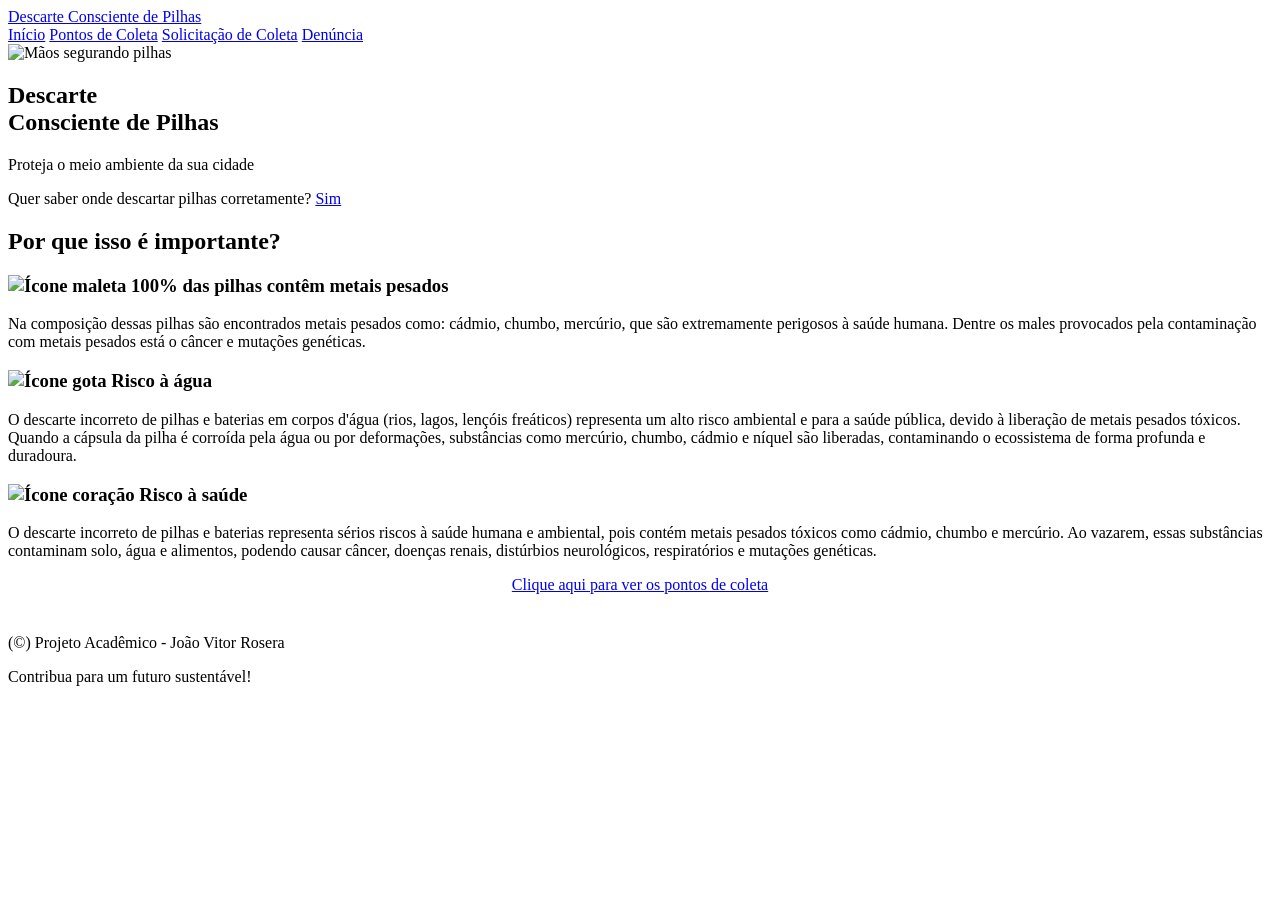
==== index.html @ edd3243d "Add files via upload" ====
<!DOCTYPE html>
<html lang="pt-BR">
<head>
    <meta charset="UTF-8">
    <meta name="viewport" content="width=device-width, initial-scale=1.0">
    <title>Descarte Consciente - Início</title>
    <link rel="stylesheet" href="assets/style.css">
</head>
<body>

    <header class="cabecalho">
        <a href="index.html" class="logo">Descarte Consciente de Pilhas</a>
        <nav class="menu">
            <a href="index.html">Início</a>
            <a href="pontos.html">Pontos de Coleta</a>
            <a href="solicitacao.html">Solicitação de Coleta</a>
            <a href="denuncia.html">Denúncia</a>
        </nav>
    </header>

    <main>
        <section class="banner-verde">
            <img src="img/mao-pilha.png" alt="Mãos segurando pilhas" class="imagem-fundo">
            
            <div class="conteudo-banner">
                <h1>Descarte<br>Consciente de Pilhas</h1>
                <p>Proteja o meio ambiente da sua cidade</p>
            </div>
        </section>

        <div class="barra-enquete">
            <span>Quer saber onde descartar pilhas corretamente?</span>
            <a href="pontos.html" class="botao">Sim</a>
        </div>

        <section class="container">
            
            <h2 class="titulo-cards">Por que isso é importante?</h2>

            <div class="secao-cards">
                
                <div class="card-info">
                    <h3><img src="img/maleta-verde.png" alt="Ícone maleta" class="icone-card"> 100% das pilhas contêm metais pesados</h3>
                    <p>Na composição dessas pilhas são encontrados metais pesados como: cádmio, chumbo, mercúrio, que são extremamente perigosos à saúde humana. Dentre os males provocados pela contaminação com metais pesados está o câncer e mutações genéticas.</p>
                </div>
                
                <div class="card-info">
                    <h3><img src="img/gota-verde.png" alt="Ícone gota" class="icone-card"> Risco à água</h3>
                    <p>O descarte incorreto de pilhas e baterias em corpos d'água (rios, lagos, lençóis freáticos) representa um alto risco ambiental e para a saúde pública, devido à liberação de metais pesados tóxicos. Quando a cápsula da pilha é corroída pela água ou por deformações, substâncias como mercúrio, chumbo, cádmio e níquel são liberadas, contaminando o ecossistema de forma profunda e duradoura.</p>
                </div>
                
                <div class="card-info">
                    <h3><img src="img/coracao-verde.png" alt="Ícone coração" class="icone-card"> Risco à saúde</h3>
                    <p>O descarte incorreto de pilhas e baterias representa sérios riscos à saúde humana e ambiental, pois contém metais pesados tóxicos como cádmio, chumbo e mercúrio. Ao vazarem, essas substâncias contaminam solo, água e alimentos, podendo causar câncer, doenças renais, distúrbios neurológicos, respiratórios e mutações genéticas.</p>
                </div>

            </div>

            <div style="text-align: center; margin-bottom: 40px;">
                <a href="pontos.html" class="botao">Clique aqui para ver os pontos de coleta</a>
            </div>

        </section>
    </main>

    <footer class="rodape">
        <p>(©) Projeto Acadêmico - João Vitor Rosera</p>
        <p>Contribua para um futuro sustentável!</p>
    </footer>

</body>
</html>
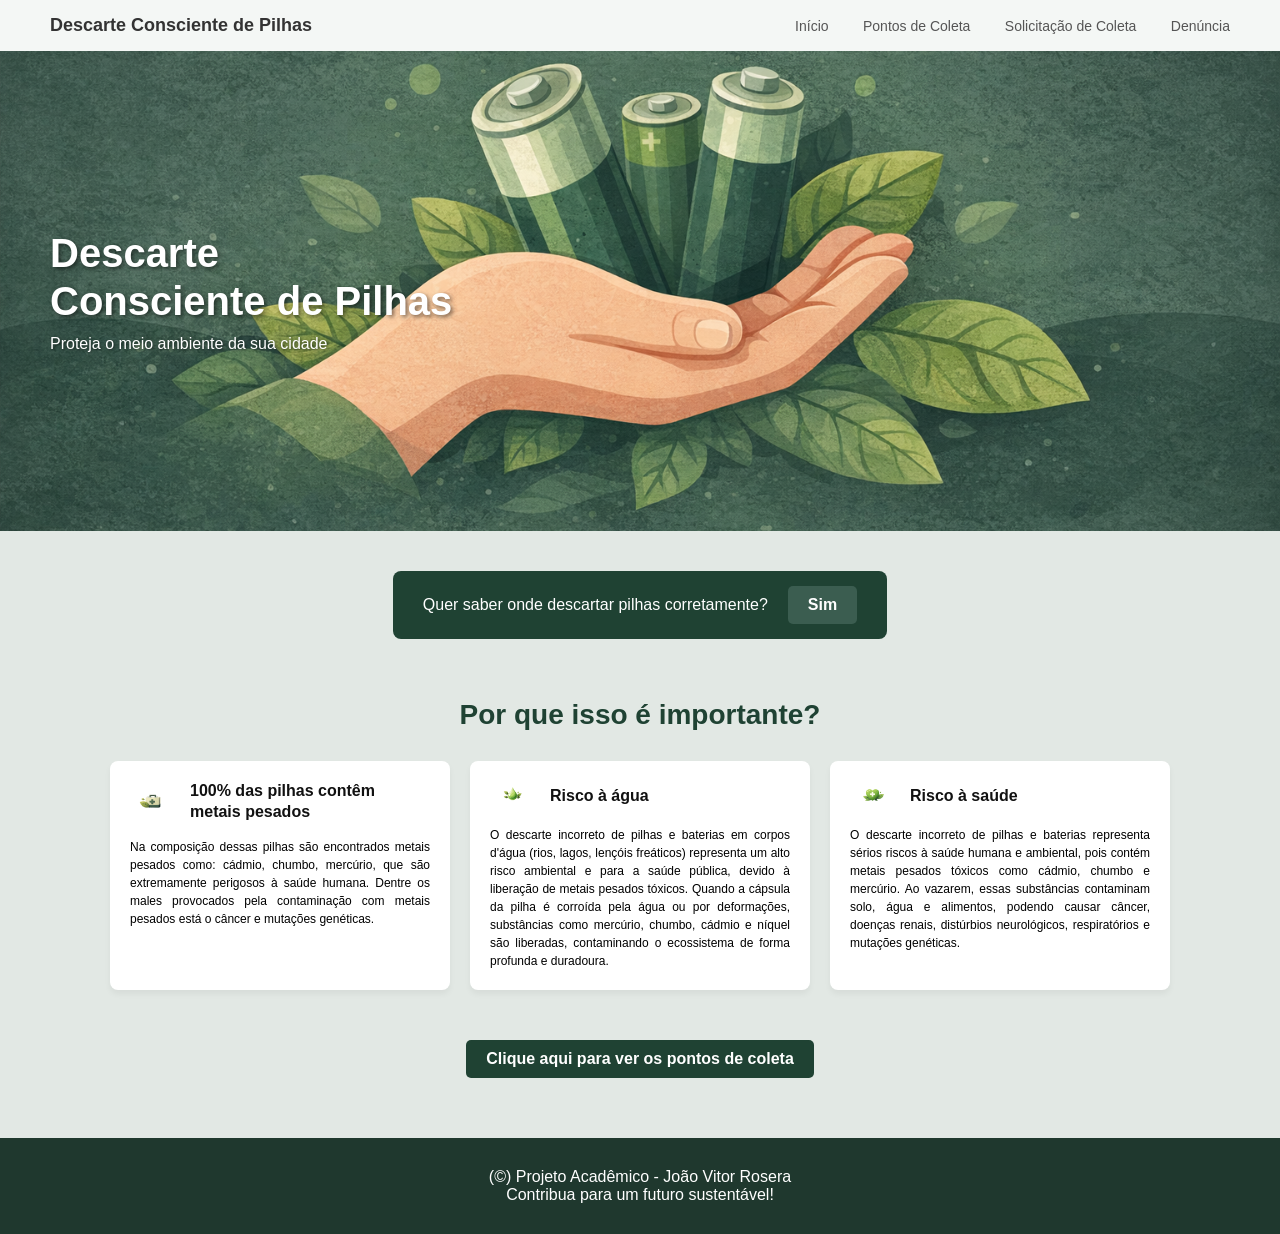
==== commit ab80d50c: "Tela inicial" ====
--- a/index.html
+++ b/index.html
@@ -8,32 +8,31 @@
 </head>
 <body>
 
-    <header class="cabecalho">
+    <div class="cabecalho">
         <a href="index.html" class="logo">Descarte Consciente de Pilhas</a>
-        <nav class="menu">
+        <div class="menu">
             <a href="index.html">Início</a>
             <a href="pontos.html">Pontos de Coleta</a>
             <a href="solicitacao.html">Solicitação de Coleta</a>
             <a href="denuncia.html">Denúncia</a>
-        </nav>
-    </header>
-
-    <main>
-        <section class="banner-verde">
+        </div>
+    </div>
+    <div>
+        <div class="banner-verde">
             <img src="img/mao-pilha.png" alt="Mãos segurando pilhas" class="imagem-fundo">
             
             <div class="conteudo-banner">
                 <h1>Descarte<br>Consciente de Pilhas</h1>
                 <p>Proteja o meio ambiente da sua cidade</p>
             </div>
-        </section>
+        </div>
 
         <div class="barra-enquete">
             <span>Quer saber onde descartar pilhas corretamente?</span>
             <a href="pontos.html" class="botao">Sim</a>
         </div>
 
-        <section class="container">
+        <div class="container">
             
             <h2 class="titulo-cards">Por que isso é importante?</h2>
 
@@ -60,13 +59,12 @@
                 <a href="pontos.html" class="botao">Clique aqui para ver os pontos de coleta</a>
             </div>
 
-        </section>
-    </main>
-
-    <footer class="rodape">
+        </div>
+    </div>
+    <div class="rodape">
         <p>(©) Projeto Acadêmico - João Vitor Rosera</p>
         <p>Contribua para um futuro sustentável!</p>
-    </footer>
+    </div>
 
 </body>
-</html>+</html>
--- a/assets/style.css
+++ b/assets/style.css
@@ -0,0 +1,470 @@
+/* Reset layout */
+* {
+    margin: 0;
+    padding: 0;
+    box-sizing: border-box;
+    font-family: 'Arial', sans-serif;
+}
+
+body {
+    background-color: #E2E8E4;
+    color: #333;
+    display: flex;
+    flex-direction: column;
+    min-height: 100vh;
+}
+
+/* =========================================
+   CABEÇALHO E MENU (GLOBAL - PADRÃO PARA TUDO)
+   ========================================= */
+.cabecalho {
+    display: flex;
+    justify-content: space-between;
+    align-items: center;
+    padding: 15px 50px;
+    background-color: #f4f7f5; /* Fundo cinza clarinho global */
+}
+
+.cabecalho .logo {
+    text-decoration: none;
+    color: #333; 
+    font-weight: bold;
+    font-size: 18px; 
+}
+
+.menu a {
+    text-decoration: none;
+    color: #555;
+    margin-left: 30px; 
+    font-size: 14px;
+}
+
+.menu a:hover {
+    text-decoration: underline;
+}
+
+/* =========================================
+   BANNER (TELA INICIAL)
+   ========================================= */
+.banner-verde {
+    position: relative;
+    background-color: #3b5d50;
+    color: white;
+    display: flex;
+    align-items: center;
+    min-height: 480px; 
+    overflow: hidden;
+}
+
+.imagem-fundo {
+    position: absolute;
+    top: 0;
+    left: 0;
+    width: 100%;
+    height: 100%;
+    object-fit: cover; 
+    object-position: center center; 
+    z-index: 1;
+}
+
+.conteudo-banner {
+    position: relative;
+    z-index: 2; 
+    padding-left: 50px;
+    max-width: 600px; 
+}
+
+.conteudo-banner h1 {
+    font-size: 40px;
+    line-height: 1.2;
+    margin-bottom: 10px;
+    text-shadow: 2px 2px 4px rgba(0,0,0,0.5); 
+}
+
+.conteudo-banner p {
+    text-shadow: 1px 1px 3px rgba(0,0,0,0.5);
+}
+
+/* =========================================
+   BOTÕES E ENQUETE (TELA INICIAL)
+   ========================================= */
+.botao {
+    background-color: #1f4233;
+    color: white;
+    padding: 10px 20px;
+    border: none;
+    border-radius: 5px;
+    cursor: pointer;
+    font-weight: bold;
+    text-decoration: none;
+    display: inline-block;
+    transition: background-color 0.2s;
+}
+
+.botao:hover {
+    background-color: #142e23;
+}
+
+.barra-enquete {
+    background-color: #1f4233;
+    color: white;
+    padding: 15px 30px;
+    border-radius: 8px;
+    display: flex;
+    align-items: center;
+    justify-content: center;
+    gap: 20px;
+    width: max-content;
+    margin: 40px auto;
+}
+
+.barra-enquete .botao {
+    background-color: #3b5d50;
+}
+
+/* =========================================
+   CARDS DE INFORMAÇÃO (TELA INICIAL)
+   ========================================= */
+.container {
+    max-width: 1100px;
+    margin: 0 auto;
+    padding: 20px;
+    flex: 1;
+}
+
+.titulo-cards {
+    text-align: center;
+    color: #1f4233;
+    font-size: 28px;
+    margin-bottom: 30px;
+}
+
+.secao-cards {
+    display: flex;
+    justify-content: space-between;
+    gap: 20px;
+    margin-bottom: 50px;
+}
+
+.card-info {
+    background-color: white;
+    border-radius: 8px;
+    padding: 20px;
+    flex: 1;
+    box-shadow: 0 4px 6px rgba(0,0,0,0.05);
+}
+
+.card-info h3 {
+    display: flex;
+    align-items: center;
+    font-size: 16px;
+    color: #111;
+    margin-bottom: 15px;
+    line-height: 1.3;
+}
+
+.icone-card {
+    width: 45px; 
+    height: auto;
+    margin-right: 15px;
+}
+
+.card-info p {
+    font-size: 12px;
+    color: #000;
+    line-height: 1.5;
+    text-align: justify;
+}
+
+/* =========================================
+   RODAPÉ
+   ========================================= */
+.rodape {
+    background-color: #1f382e;
+    color: white;
+    text-align: center;
+    padding: 30px;
+    margin-top: auto;
+}
+
+/* =========================================
+   PONTOS DE COLETA
+   ========================================= */
+.fundo-pontos {
+    background-image: url('../img/imagem-fundo.png'); 
+    background-size: cover;
+    background-position: center;
+    background-repeat: no-repeat;
+    background-attachment: fixed;
+    background-color: #E2E8E4;
+}
+
+.titulo-pagina {
+    text-align: center;
+    color: #1f4233;
+    font-size: 32px;
+    margin-top: 40px;
+    margin-bottom: 10px;
+}
+
+.subtitulo-pagina {
+    text-align: center;
+    color: #3b5d50;
+    font-size: 24px;
+    margin-bottom: 30px;
+}
+
+.barra-busca {
+    display: block;
+    margin: 0 auto 50px auto;
+    padding: 12px 20px 12px 40px;
+    width: 100%;
+    max-width: 400px;
+    border: 1px solid #aaa;
+    border-radius: 25px;
+    font-size: 16px;
+    background-color: transparent;
+    background-image: url('data:image/svg+xml;utf8,<svg xmlns="http://www.w3.org/2000/svg" viewBox="0 0 24 24" fill="%23555"><path d="M15.5 14h-.79l-.28-.27A6.471 6.471 0 0 0 16 9.5 6.5 6.5 0 1 0 9.5 16c1.61 0 3.09-.59 4.23-1.57l.27.28v.79l5 4.99L20.49 19l-4.99-5zm-6 0C7.01 14 5 11.99 5 9.5S7.01 5 9.5 5 14 7.01 14 9.5 11.99 14 9.5 14z"/></svg>');
+    background-repeat: no-repeat;
+    background-position: 12px center;
+    background-size: 20px;
+}
+
+.grid-pontos {
+    display: grid;
+    grid-template-columns: 1fr 1fr;
+    gap: 30px;
+    margin-bottom: 60px;
+}
+
+.card-ponto {
+    background-color: white;
+    border-radius: 8px;
+    padding: 30px 20px;
+    box-shadow: 0 4px 6px rgba(0,0,0,0.05);
+    display: flex;
+    flex-direction: column;
+}
+
+.card-ponto h3 {
+    font-size: 16px;
+    color: #1f4233;
+    margin-bottom: 25px;
+    text-align: center;
+}
+
+.card-ponto p {
+    font-size: 14px;
+    color: #111;
+    margin-bottom: 15px;
+    display: flex;
+    align-items: center;
+    font-weight: bold;
+}
+
+.card-ponto .icone-texto {
+    font-size: 18px;
+    margin-right: 10px;
+    font-weight: normal;
+}
+
+.card-ponto .botao {
+    margin-top: 20px;
+    width: 100%;
+    text-align: center;
+}
+
+/* =========================================
+   FORMULÁRIOS GENÉRICOS (EX: SOLICITAÇÃO)
+   ========================================= */
+.fundo-imagem {
+    background-image: url('../img/imagem-fundo.png'); 
+    background-size: cover;
+    background-position: center;
+    background-repeat: no-repeat;
+    background-attachment: fixed;
+    background-color: #E2E8E4;
+}
+
+.container-form {
+    max-width: 500px;
+    margin: 60px auto; 
+    padding: 0 20px;
+    flex: 1;
+}
+
+.titulo-form {
+    text-align: center;
+    color: #1f4233;
+    font-size: 32px;
+    margin-bottom: 10px;
+}
+
+.subtitulo-form {
+    text-align: center;
+    color: #2b4d3d;
+    font-size: 20px;
+    font-weight: bold;
+    margin-bottom: 40px;
+}
+
+.input-form {
+    width: 100%;
+    padding: 14px 15px;
+    margin-bottom: 15px;
+    border: 1px solid #a3b0a9;
+    border-radius: 5px;
+    background-color: #d3dcd7; 
+    font-size: 16px;
+    color: #333;
+    font-weight: bold;
+}
+
+.input-form::placeholder {
+    color: #5c6e65; 
+}
+
+.botao-form {
+    width: 100%;
+    margin-top: 15px;
+    padding: 15px;
+    font-size: 18px;
+}
+
+/* =========================================
+   TELA DE DENÚNCIA (BANNER CORRIGIDO SEM AMASSAR)
+   ========================================= */
+.banner-denuncia {
+    background-image: url('../img/exclamacao-verde.png'); 
+    background-size: cover; /* A MÁGICA TÁ AQUI: não estica, só preenche */
+    background-position: right center; /* Ancorado na direita pra não cortar a exclamação */
+    background-color: #3b5d50; 
+    color: white;
+    display: flex;
+    align-items: center;
+    min-height: 280px;
+    padding: 0 50px;
+}
+
+.conteudo-denuncia {
+    max-width: 600px; 
+    z-index: 2;
+}
+
+.conteudo-denuncia h1 {
+    font-size: 32px;
+    margin-bottom: 15px;
+    text-shadow: 2px 2px 4px rgba(0,0,0,0.6); 
+}
+
+.conteudo-denuncia p {
+    font-size: 20px;
+    line-height: 1.4;
+    text-shadow: 1px 1px 4px rgba(0,0,0,0.6);
+}
+
+.container-form-denuncia {
+    width: 100%;
+    max-width: 900px; 
+    margin: 50px auto 70px auto;
+    padding: 0 20px;
+}
+
+.caixa-denuncia {
+    background-color: #dbe4df; 
+    border: 1px solid #a3b0a9;
+    border-radius: 5px;
+    padding: 40px; 
+}
+
+.titulo-denuncia {
+    color: #6d7f76; 
+    font-size: 28px;
+    margin-bottom: 30px;
+    font-weight: bold;
+}
+
+.label-denuncia {
+    display: block;
+    font-weight: bold;
+    color: #6d7f76;
+    margin-bottom: 8px;
+    font-size: 16px;
+}
+
+.input-denuncia, .textarea-form {
+    width: 100%;
+    padding: 14px 15px; 
+    margin-bottom: 25px;
+    border: 1px solid #a3b0a9; 
+    border-radius: 5px;
+    background-color: #E2E8E4; 
+    font-size: 16px;
+    color: #333;
+    font-weight: bold;
+}
+
+.textarea-form {
+    resize: vertical;
+}
+
+.botao-denuncia {
+    width: 100%;
+    margin-top: 10px;
+    padding: 15px;
+    font-size: 18px;
+    background-color: #1a4231;
+    color: white;
+    border: none;
+    border-radius: 5px;
+    cursor: pointer;
+    font-weight: bold;
+}
+
+.botao-denuncia:hover {
+    background-color: #123023;
+}
+
+/* =========================================
+   TELA DE SUCESSO (AÇÃO REALIZADA)
+   ========================================= */
+.caixa-sucesso {
+    background-color: #dbe4df; 
+    border: 1px solid #a3b0a9;
+    border-radius: 5px;
+    padding: 60px 40px; 
+    text-align: center; /* Centraliza tudo dentro da caixa */
+    max-width: 700px;
+    margin: 50px auto 80px auto;
+    box-shadow: 0 4px 10px rgba(0,0,0,0.1);
+}
+
+/* Ícone de check usando SVG direto no CSS (dispensa imagem externa) */
+.icone-sucesso {
+    display: block;
+    width: 80px;
+    height: 80px;
+    margin: 0 auto 30px auto;
+    background-image: url('data:image/svg+xml;utf8,<svg xmlns="http://www.w3.org/2000/svg" viewBox="0 0 24 24" fill="none" stroke="%231a4231" stroke-width="1.5" stroke-linecap="round" stroke-linejoin="round"><path d="M22 11.08V12a10 10 0 1 1-5.93-9.14"></path><polyline points="22 4 12 14.01 9 11.01"></polyline></svg>');
+    background-size: contain;
+    background-repeat: no-repeat;
+    background-position: center;
+}
+
+.titulo-sucesso {
+    color: #1a4231;
+    font-size: 28px;
+    margin-bottom: 20px;
+    font-weight: bold;
+}
+
+.texto-sucesso {
+    color: #3b5d50;
+    font-size: 18px;
+    line-height: 1.5;
+    font-weight: bold;
+    margin-bottom: 40px;
+    max-width: 500px;
+    margin-left: auto;
+    margin-right: auto;
+}
